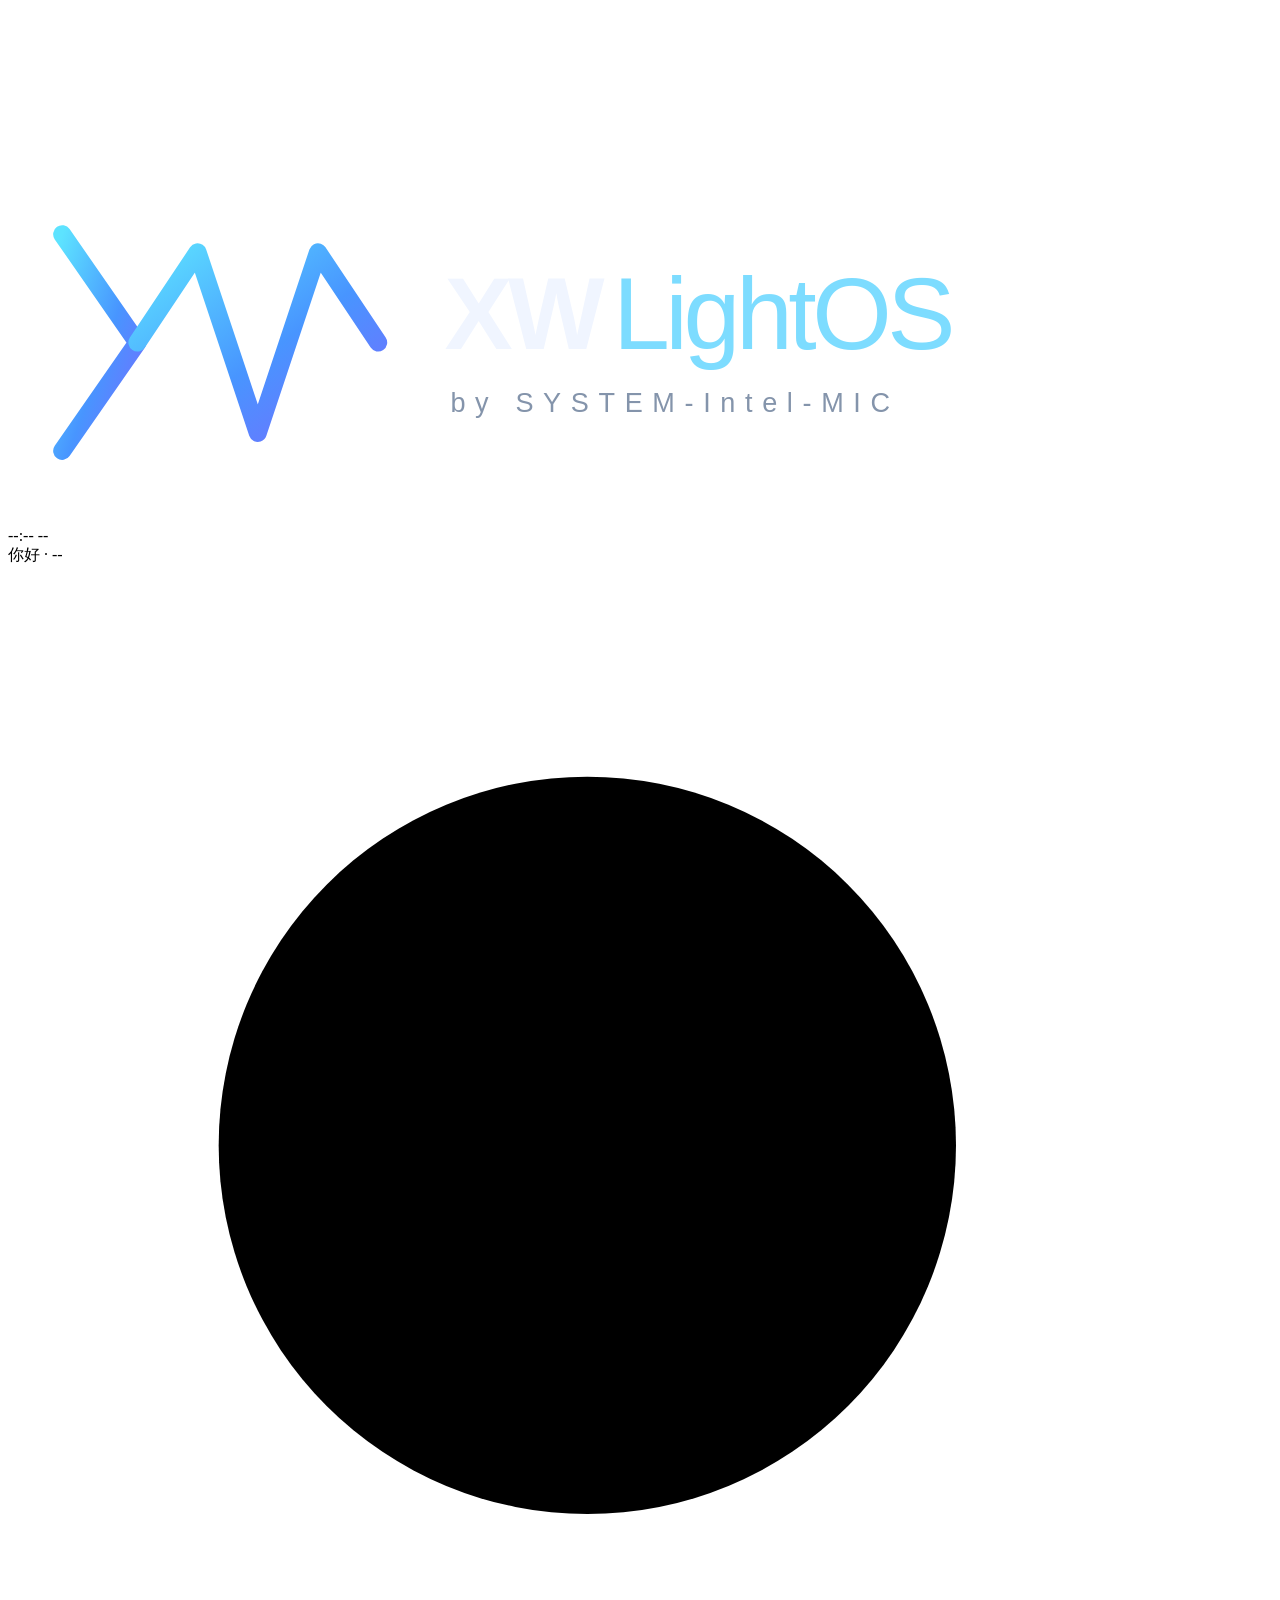
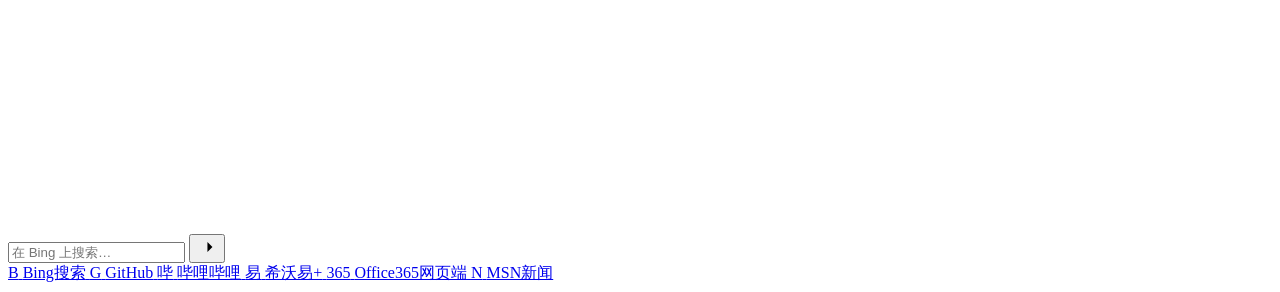
==== config/includes.chroot/usr/share/xwlightos/homepage.html @ 1a4fc81d "XWLightOS: Firefox 默认主页换为 XWLightOS 本地主页，收藏夹新增主页和哔哩哔哩（用户 2026-10-23 邮件）" ====
<!DOCTYPE html>

<html lang="zh-CN">

<head>

<meta charset="UTF-8">

<meta name="viewport" content="width=device-width, initial-scale=1.0">

<title>XWLightOS主页</title>

<link rel="icon" href="data:image/svg+xml,%3Csvg xmlns='http://www.w3.org/2000/svg' viewBox='0 0 100 100'%3E%3Cdefs%3E%3ClinearGradient id='g' x1='0' y1='0' x2='1' y2='1'%3E%3Cstop offset='0' stop-color='%235DE3FF'/%3E%3Cstop offset='1' stop-color='%23766BFF'/%3E%3C/linearGradient%3E%3C/defs%3E%3Crect
 width='100' height='100' rx='24' fill='%23070c18'/%3E%3Cpath d='M22 28 L38 50 L22 72' stroke='url(%23g)' stroke-width='7' fill='none' stroke-linecap='round' stroke-linejoin='round'/%3E%3Cpath d='M42 50 L54 32 L66 68 L78 32 L90 50' stroke='url(%23g)' stroke-width='7'
 fill='none' stroke-linecap='round' stroke-linejoin='round'/%3E%3C/svg%3E">

<style>

/* ============ 基础 ============ /

{margin:0;padding:0;box-sizing:border-box;}

:root{

--c1:#5DE3FF;

--c2:#4895FF;

--c3:#766BFF;

--text:#EAF1FF;

--muted:#8494AB;

--glass:rgba(255,255,255,.045);

--stroke:rgba(255,255,255,.10);

--lx:0px;

--ly:0px;

}

html,body{height:100%;}

body{

font-family:Inter,-apple-system,BlinkMacSystemFont,"Segoe UI","PingFang SC","Hiragino Sans GB","Microsoft YaHei",sans-serif;

background:#05070f;

color:var(--text);

overflow-x:hidden;

-webkit-font-smoothing:antialiased;

text-rendering:optimizeLegibility;

}

::selection{background:rgba(93,227,255,.28);color:#fff;}

/* ============ 背景层 ============ /

#bg{

position:fixed;inset:0;z-index:0;display:block;

}

.aurora{

position:fixed;inset:0;z-index:0;pointer-events:none;

background:

radial-gradient(640px 640px at 16% 18%, rgba(93,227,255,.17), transparent 70%),

radial-gradient(720px 720px at 84% 26%, rgba(118,107,255,.17), transparent 70%),

radial-gradient(680px 680px at 50% 96%, rgba(72,149,255,.13), transparent 70%);

animation:auroraShift 20s ease-in-out infinite alternate;

will-change:transform,opacity;

}

@keyframes auroraShift{

0% {transform:translate3d(0,0,0) scale(1); opacity:.85;}

50% {transform:translate3d(-2.5%,1.5%,0) scale(1.10); opacity:1;}

100%{transform:translate3d(2.5%,-1.5%,0) scale(1.03); opacity:.8;}

}

.vignette{

position:fixed;inset:0;z-index:1;pointer-events:none;

background:radial-gradient(ellipse at 50% 45%, transparent 42%, rgba(0,0,0,.62) 100%);

}

.cursor-glow{

position:fixed;top:0;left:0;z-index:1;pointer-events:none;

width:560px;height:560px;margin-left:-280px;margin-top:-280px;

border-radius:50%;

background:radial-gradient(circle, rgba(93,227,255,.11) 0%, rgba(118,107,255,.07) 38%, transparent 68%);

mix-blend-mode:screen;

transform:translate3d(-999px,-999px,0);

will-change:transform;

transition:opacity .6s;

}

/* ============ 主舞台 ============ /

.stage{

position:relative;z-index:2;

min-height:100dvh;

display:flex;flex-direction:column;

align-items:center;justify-content:center;

gap:clamp(20px,3.2vh,42px);

padding:56px 24px 48px;

}

/* ---- Logo ---- /

.logo-parallax{

transform:translate3d(var(--lx),var(--ly),0);

transition:transform .45s cubic-bezier(.22,1,.36,1);

will-change:transform;

animation:fadeUp .9s cubic-bezier(.22,1,.36,1) both;

}

.logo{

display:block;

width:min(420px,78vw);

height:auto;

overflow:visible;

filter:drop-shadow(0 0 22px rgba(72,149,255,.32));

animation:floatY 7s ease-in-out infinite;

}

@keyframes floatY{

0%,100%{transform:translateY(0);}

50% {transform:translateY(-9px);}

}

.logo-text{opacity:0;animation:fadeIn 1.1s ease .85s forwards;}

@keyframes fadeIn{to{opacity:1;}}

/* ---- 时钟 ---- /

.clock{

text-align:center;

animation:fadeUp .9s cubic-bezier(.22,1,.36,1) .16s both;

}

.time{

display:flex;align-items:baseline;justify-content:center;gap:.1em;

line-height:1;

}

.hm{

font-size:clamp(42px,7vw,68px);

font-weight:200;

letter-spacing:.03em;

font-variant-numeric:tabular-nums;

background:linear-gradient(115deg,#FFFFFF 0%,#B7DDFF 48%,#9A8CFF 100%);

-webkit-background-clip:text;background-clip:text;

color:transparent;

filter:drop-shadow(0 2px 26px rgba(93,227,255,.28));

}

.colon{

animation:blink 2s steps(1,end) infinite;

}

@keyframes blink{0%,49%{opacity:1;}50%,100%{opacity:.25;}}

.sec{

font-size:clamp(15px,2vw,21px);

font-weight:300;

color:var(--c1);

opacity:.72;

font-variant-numeric:tabular-nums;

letter-spacing:.08em;

transform:translateY(-.35em);

display:inline-block;

}

.date{

margin-top:14px;

font-size:13.5px;

letter-spacing:.14em;

color:var(--muted);

display:flex;align-items:center;justify-content:center;gap:12px;

flex-wrap:wrap;

}

.date .dot{opacity:.4;}

/* ---- 搜索框 ---- /

.search{

position:relative;

width:min(680px,92vw);

height:66px;

display:flex;align-items:center;gap:14px;

padding:0 9px 0 24px;

border-radius:999px;

background:rgba(255,255,255,.045);

border:1px solid var(--stroke);

backdrop-filter:blur(22px) saturate(150%);

-webkit-backdrop-filter:blur(22px) saturate(150%);

box-shadow:0 10px 44px rgba(0,0,0,.38), inset 0 1px 0 rgba(255,255,255,.06);

transition:background .35s, border-color .35s, box-shadow .45s, transform .35s;

animation:fadeUp .9s cubic-bezier(.22,1,.36,1) .3s both;

}

.search::after{

content:'';

position:absolute;left:50%;bottom:-3px;

width:0;height:2px;border-radius:2px;

background:linear-gradient(90deg,transparent,var(--c1),var(--c3),transparent);

transform:translateX(-50%);

opacity:0;

transition:width .55s cubic-bezier(.22,1,.36,1), opacity .4s;

}

.search:focus-within{

background:rgba(255,255,255,.075);

border-color:rgba(93,227,255,.5);

transform:translateY(-2px);

box-shadow:

0 0 0 3px rgba(93,227,255,.11),

0 0 54px rgba(72,149,255,.30),

0 12px 44px rgba(0,0,0,.45),

inset 0 1px 0 rgba(255,255,255,.09);

}

.search:focus-within::after{width:72%;opacity:1;}

.s-icon{

width:21px;height:21px;flex:none;

stroke:var(--muted);fill:none;stroke-width:2;

stroke-linecap:round;stroke-linejoin:round;

transition:stroke .35s, transform .35s;

}

.search:focus-within .s-icon{stroke:var(--c1);transform:scale(1.08);}

.search input{

flex:1;height:100%;min-width:0;

background:none;border:0;outline:0;

color:var(--text);

font-size:17px;font-family:inherit;letter-spacing:.01em;

}

.search input::placeholder{color:#6b7b93;transition:color .3s;}

.search:focus-within input::placeholder{color:#8494AB;}

.search button{

flex:none;width:48px;height:48px;border:0;border-radius:50%;

display:grid;place-items:center;cursor:pointer;

background:linear-gradient(135deg,var(--c1),var(--c2) 52%,var(--c3));

color:#04101f;

box-shadow:0 4px 20px rgba(72,149,255,.42);

transition:transform .3s cubic-bezier(.22,1,.36,1), box-shadow .35s, filter .3s;

}

.search button svg{stroke:#04101f;fill:none;stroke-width:2.4;stroke-linecap:round;stroke-linejoin:round;}

.search button:hover{

transform:scale(1.07) rotate(9deg);

box-shadow:0 6px 30px rgba(93,227,255,.6);

filter:brightness(1.08);

}

.search button:active{transform:scale(.94);}

@keyframes shake{

10%,90%{transform:translateX(-3px);}

20%,80%{transform:translateX(5px);}

30%,50%,70%{transform:translateX(-8px);}

40%,60%{transform:translateX(8px);}

}

.search.shake{animation:shake .48s cubic-bezier(.36,.07,.19,.97);}

/* ---- 快捷链接 ---- /

.links{

display:flex;flex-wrap:wrap;gap:16px;justify-content:center;

max-width:min(680px,92vw);

}

.link{

width:78px;

display:flex;flex-direction:column;align-items:center;gap:9px;

text-decoration:none;color:var(--muted);

-webkit-tap-highlight-color:transparent;

animation:fadeUp .8s cubic-bezier(.22,1,.36,1) both;

animation-delay:var(--d,.5s);

}

.tile{

position:relative;overflow:hidden;

width:56px;height:56px;border-radius:18px;

display:grid;place-items:center;

font-size:19px;font-weight:600;color:#fff;letter-spacing:.02em;

background:linear-gradient(145deg,var(--g1),var(--g2));

box-shadow:0 6px 20px rgba(0,0,0,.4), inset 0 1px 0 rgba(255,255,255,.28);

transition:transform .35s cubic-bezier(.22,1,.36,1), box-shadow .35s;

}

.tile::after{

content:'';

position:absolute;top:-60%;left:-120%;

width:60%;height:220%;

background:linear-gradient(100deg,transparent,rgba(255,255,255,.55),transparent);

transform:rotate(18deg);

transition:left .6s cubic-bezier(.22,1,.36,1);

}

.link:hover .tile{

transform:translateY(-7px) scale(1.06);

box-shadow:0 14px 34px rgba(0,0,0,.55), 0 0 26px var(--glow,rgba(93,227,255,.5)), inset 0 1px 0 rgba(255,255,255,.32);

}

.link:hover .tile::after{left:130%;}

.link:hover .label{color:var(--text);}

.label{

font-size:12px;letter-spacing:.06em;

transition:color .3s;

white-space:nowrap;

}

/* ---- 入场动画 ---- /

@keyframes fadeUp{

from{opacity:0;transform:translateY(22px);}

to {opacity:1;transform:translateY(0);}

}

/* ---- 响应式 ---- /

@media (max-height:780px){

.stage{gap:22px;padding:34px 20px 28px;}

.logo{width:min(340px,70vw);}

.search{height:60px;}

.search button{width:44px;height:44px;}

.date{margin-top:10px;}

}

@media (max-width:520px){

.stage{gap:24px;padding:44px 18px 34px;}

.logo{width:82vw;}

.search{padding-left:18px;height:58px;}

.search input{font-size:15.5px;}

.link{width:66px;}

.tile{width:50px;height:50px;border-radius:16px;font-size:17px;}

.date{font-size:12px;letter-spacing:.08em;}

}

@media (prefers-reduced-motion:reduce){

,::before,::after{animation-duration:.001s!important;animation-iteration-count:1!important;transition-duration:.001s!important;}

}

</style>

</head>

<body>

<canvas id="bg" aria-hidden="true"></canvas>

<div class="aurora" aria-hidden="true"></div>

<div class="vignette" aria-hidden="true"></div>

<div class="cursor-glow" id="cursorGlow" aria-hidden="true"></div>

<main class="stage">

<!-- ===== Logo ===== -->

<div class="logo-parallax">

<svg class="logo" xmlns="http://www.w3.org/2000/svg" viewBox="0 0 420 120" role="img" aria-label="XW LightOS">

<defs>

<linearGradient id="light" x1="0" y1="0" x2="1" y2="1">

<stop offset="0%" stop-color="#5DE3FF"/>

<stop offset="55%" stop-color="#4895FF"/>

<stop offset="100%" stop-color="#766BFF"/>

</linearGradient>

</defs>

<!-- XW 几何符号 -->

<g class="logo-mark" fill="none" stroke="url(#light)"

stroke-width="6" stroke-linecap="round" stroke-linejoin="round">

<path d="M 18 24 L 43 60 L 18 96"/>

<path d="M 43 60 L 63 30 L 83 90 L 103 30 L 123 60"/>

</g>

<!-- 系统名称 -->

<g class="logo-text" font-family="Inter, Arial, sans-serif">

<text x="145" y="62" font-size="34" font-weight="650" fill="#F0F5FF" letter-spacing="-1.5">XW</text>

<text x="201" y="62" font-size="34" font-weight="350" fill="#7DDCFF" letter-spacing="-1.5">LightOS</text>

<text x="147" y="83" font-size="9" fill="#8494AB" letter-spacing="3.2">by SYSTEM-Intel-MIC</text>

</g>

</svg>

</div>

<!-- ===== 时钟 ===== -->

<section class="clock" aria-label="时间">

<div class="time">

<span class="hm"><span id="hh">--</span><span class="colon">:</span><span id="mm">--</span></span>

<span class="sec" id="ss">--</span>

</div>

<div class="date">

<span id="greet">你好</span>

<span class="dot">·</span>

<span id="dateStr">--</span>

</div>

</section>

<!-- ===== 搜索 ===== -->

<form class="search" id="searchForm" role="search" autocomplete="off">

<svg class="s-icon" viewBox="0 0 24 24" aria-hidden="true">

<circle cx="11" cy="11" r="7"/>

<path d="M20.5 20.5L16.6 16.6"/>

</svg>

<input id="q" type="text" name="q" placeholder="在 Bing 上搜索…" aria-label="搜索" spellcheck="false">

<button type="submit" aria-label="搜索">

<svg viewBox="0 0 24 24" width="20" height="20" aria-hidden="true">

<path d="M4.5 12h14"/>

<path d="M12.5 6l6 6-6 6"/>

</svg>

</button>

</form>

<!-- ===== 快捷链接 ===== -->

<nav class="links" aria-label="快捷链接">

<a class="link" href="https://www.bing.com" style="--d:.46s">

<span class="tile" style="--g1:#22B8F0;--g2:#0072C6;--glow:rgba(0,164,239,.55)">B</span>

<span class="label">Bing搜索</span>

</a>

<a class="link" href="https://github.com" style="--d:.52s">

<span class="tile" style="--g1:#43434f;--g2:#181820;--glow:rgba(180,190,220,.45)">G</span>

<span class="label">GitHub</span>

</a>

<a class="link" href="https://space.bilibili.com/1978487514" style="--d:.58s">

<span class="tile" style="--g1:#FF8FB1;--g2:#FB5D86;--glow:rgba(251,114,153,.55)">哔</span>

<span class="label">哔哩哔哩</span>

</a>

<a class="link" href="https://e.seewo.com" style="--d:.64s">

<span class="tile" style="--g1:#3AA3FF;--g2:#0066CC;--glow:rgba(0,132,255,.55)">易</span>

<span class="label">希沃易+</span>

</a>

<a class="link" href="https://www.microsoft.com/zh-cn/microsoft-365/free-office-online-for-the-web" style="--d:.70s">

<span class="tile" style="--g1:#FF5A6E;--g2:#C20C0C;--glow:rgba(226,40,60,.55)">365</span>

<span class="label">Office365网页端</span>

</a>

<a class="link" href="https://www.msn.cn/zh-cn/" style="--d:.76s">

<span class="tile" style="--g1:#3FD6C0;--g2:#00897B;--glow:rgba(0,184,169,.55)">N</span>

<span class="label">MSN新闻</span>

</a>

</nav>

</main>

<script>

(function () {

'use strict';

/* ============================================================

function resizeCanvas() {

DPR = Math.min(window.devicePixelRatio || 1, 2);

W = window.innerWidth;

H = window.innerHeight;

canvas.width = Math.floor(W * DPR);

canvas.height = Math.floor(H * DPR);

canvas.style.width = W + 'px';

canvas.style.height = H + 'px';

ctx.setTransform(DPR, 0, 0, DPR, 0, 0);

buildParticles();

}

function buildParticles() {

particles.length = 0;

const count = Math.min(110, Math.max(38, Math.round((W * H) / 16000)));

for (let i = 0; i < count; i++) {

const vx = (Math.random() - 0.5) * 0.32;

const vy = (Math.random() - 0.5) * 0.32;

particles.push({

x: Math.random() * W,

y: Math.random() * H,

vx, vy,

bvx: vx, bvy: vy,

r: Math.random() * 1.7 + 0.7,

cyan: Math.random() < 0.62,

a: Math.random() * 0.45 + 0.28,

ph: Math.random() * Math.PI * 2

});

}

}

function drawParticles(t) {

ctx.clearRect(0, 0, W, H);

const n = particles.length;

// 更新 + 绘制点

for (let i = 0; i < n; i++) {

const p = particles[i];

// 鼠标排斥

const mdx = p.x - mouse.x;

const mdy = p.y - mouse.y;

const md2 = mdx * mdx + mdy * mdy;

if (md2 < 22000 && md2 > 0.5) {

const md = Math.sqrt(md2);

const f = (1 - md / 148) * 0.055;

p.vx += (mdx / md) * f;

p.vy += (mdy / md) * f;

}

// 回归基础速度

p.vx += (p.bvx - p.vx) * 0.022;

p.vy += (p.bvy - p.vy) * 0.022;

p.x += p.vx;

p.y += p.vy;

// 环绕边界

if (p.x < -24) p.x = W + 24;

else if (p.x > W + 24) p.x = -24;

if (p.y < -24) p.y = H + 24;

else if (p.y > H + 24) p.y = -24;

const twinkle = 0.72 + 0.28 * Math.sin(t * 0.0013 + p.ph);

const alpha = p.a * twinkle;

ctx.beginPath();

ctx.arc(p.x, p.y, p.r, 0, 6.28318);

ctx.fillStyle = p.cyan

? 'rgba(93,227,255,' + alpha.toFixed(3) + ')'

: 'rgba(140,128,255,' + alpha.toFixed(3) + ')';

ctx.fill();

}

// 连线

ctx.lineWidth = 0.7;

for (let i = 0; i < n; i++) {

const p = particles[i];

for (let j = i + 1; j < n; j++) {

const q = particles[j];

const dx = p.x - q.x;

const dy = p.y - q.y;

const d2 = dx * dx + dy * dy;

if (d2 < MAX_LINK_SQ) {

const alpha = (1 - Math.sqrt(d2) / MAX_LINK) * 0.17;

if (alpha <= 0.004) continue;

ctx.strokeStyle = 'rgba(96,190,255,' + alpha.toFixed(3) + ')';

ctx.beginPath();

ctx.moveTo(p.x, p.y);

ctx.lineTo(q.x, q.y);

ctx.stroke();

}

}

}

}

function loopBg(t) {

drawParticles(t);

rafBg = requestAnimationFrame(loopBg);

}

resizeCanvas();

rafBg = requestAnimationFrame(loopBg);

let resizeTimer = null;

window.addEventListener('resize', function () {

clearTimeout(resizeTimer);

resizeTimer = setTimeout(resizeCanvas, 140);

});

/* ============================================================

/* ============================================================

function greeting(h) {

if (h < 5) return '夜深了';

if (h < 8) return '清晨好';

if (h < 11) return '早上好';

if (h < 13) return '中午好';

if (h < 17) return '下午好';

if (h < 19) return '傍晚好';

if (h < 23) return '晚上好';

return '夜深了';

}

function pad(n) { return n < 10 ? '0' + n : '' + n; }

function updateClock() {

const d = new Date();

hhEl.textContent = pad(d.getHours());

mmEl.textContent = pad(d.getMinutes());

ssEl.textContent = pad(d.getSeconds());

dateEl.textContent = d.getFullYear() + '年' + (d.getMonth() + 1) + '月' + d.getDate() + '日 星期' + WEEK[d.getDay()];

greetEl.textContent = greeting(d.getHours());

}

updateClock();

setInterval(updateClock, 1000);

/* ============================================================

function shakeForm() {

form.classList.remove('shake');

void form.offsetWidth;

form.classList.add('shake');

setTimeout(function () { form.classList.remove('shake'); }, 500);

}

form.addEventListener('submit', function (e) {

e.preventDefault();

const raw = input.value.trim();

if (!raw) { shakeForm(); input.focus(); return; }

const isUrl =

/^https?:///i.test(raw) ||

(/^[\w-]+(.[\w-]+)+([/?#][^\s])?$/.test(raw) && !/\s/.test(raw));

if (isUrl) {

window.location.href = /^https?:///i.test(raw) ? raw : 'https://' + raw;

return;

}

window.location.href = 'https://www.bing.com/search?q=' + encodeURIComponent(raw);

});

/* ---- 打字机占位符 ---- /

const hints = [

'在 Bing 上搜索…',

'输入网址直接访问…',

'按 / 快速聚焦搜索框',

'搜索你感兴趣的内容…'

];

let hi = 0, ci = 0, dir = 1, wait = 0;

setInterval(function () {

if (document.activeElement === input || input.value.trim()) return;

if (wait > 0) { wait--; return; }

const full = hints[hi];

if (dir === 1) {

ci++;

input.placeholder = full.slice(0, ci);

if (ci >= full.length) { dir = -1; wait = 58; }

} else {

ci--;

input.placeholder = full.slice(0, ci);

if (ci <= 0) { dir = 1; hi = (hi + 1) % hints.length; wait = 10; }

}

}, 48);

/* ---- 快捷键 ---- /

window.addEventListener('keydown', function (e) {

const tag = (document.activeElement && document.activeElement.tagName) || '';

const typing = tag === 'INPUT' || tag === 'TEXTAREA';

if (e.key === '/' && !typing) {

e.preventDefault();

input.focus();

input.select();

}

if (e.key === 'Escape' && document.activeElement === input) {

input.value = '';

input.blur();

}

});

/* ============================================================

let targetX = -9999, targetY = -9999;

let curX = -9999, curY = -9999;

let glowActive = false;

if (isFinePointer) {

window.addEventListener('mousemove', function (e) {

targetX = e.clientX;

targetY = e.clientY;

mouse.x = e.clientX;

mouse.y = e.clientY;

const nx = (e.clientX / window.innerWidth - 0.5);

const ny = (e.clientY / window.innerHeight - 0.5);

root.style.setProperty('--lx', (nx * 16).toFixed(2) + 'px');

root.style.setProperty('--ly', (ny * 11).toFixed(2) + 'px');

if (!glowActive) { glowActive = true; glow.style.opacity = '1'; }

}, { passive: true });

window.addEventListener('mouseleave', function () {

glowActive = false;

glow.style.opacity = '0';

mouse.x = -9999;

mouse.y = -9999;

root.style.setProperty('--lx', '0px');

root.style.setProperty('--ly', '0px');

});

(function loopGlow() {

curX += (targetX - curX) * 0.11;

curY += (targetY - curY) * 0.11;

glow.style.transform = 'translate3d(' + curX.toFixed(1) + 'px,' + curY.toFixed(1) + 'px,0)';

requestAnimationFrame(loopGlow);

})();

} else {

glow.style.display = 'none';

}

/* ============================================================

})();

</script>

</body>

</html>
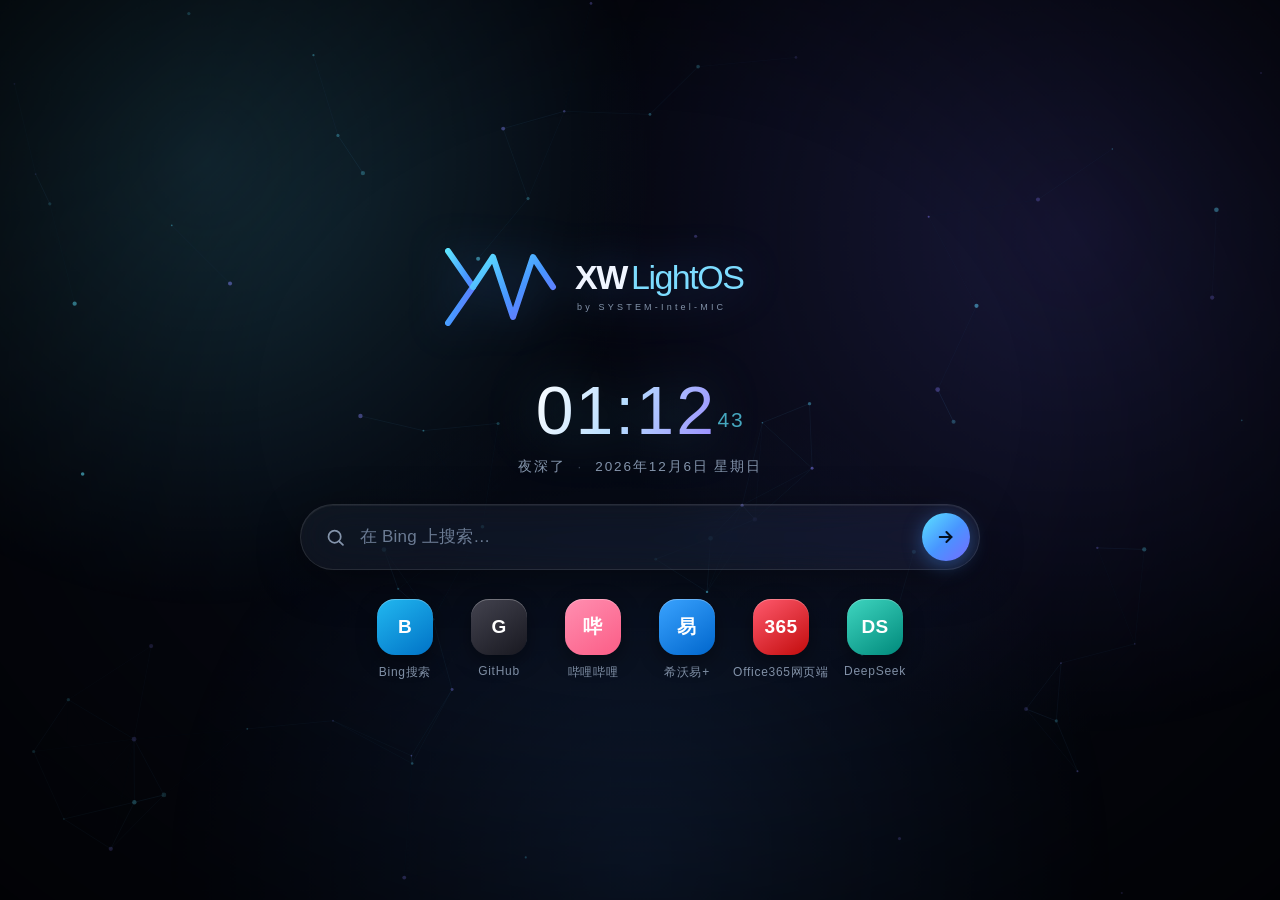
==== commit 0634ff18: "XWLightOS: 主页换回用户原文件逐字节版(md5 bcc3c980) + Firefox收藏直放收藏栏/不弹首次页/默认中文（用户2026-10-24）" ====
--- a/config/includes.chroot/usr/share/xwlightos/homepage.html
+++ b/config/includes.chroot/usr/share/xwlightos/homepage.html
@@ -1,1155 +1,686 @@
-<!DOCTYPE html>
-
-<html lang="zh-CN">
-
-<head>
-
-<meta charset="UTF-8">
-
-<meta name="viewport" content="width=device-width, initial-scale=1.0">
-
-<title>XWLightOS主页</title>
-
-<link rel="icon" href="data:image/svg+xml,%3Csvg xmlns='http://www.w3.org/2000/svg' viewBox='0 0 100 100'%3E%3Cdefs%3E%3ClinearGradient id='g' x1='0' y1='0' x2='1' y2='1'%3E%3Cstop offset='0' stop-color='%235DE3FF'/%3E%3Cstop offset='1' stop-color='%23766BFF'/%3E%3C/linearGradient%3E%3C/defs%3E%3Crect
- width='100' height='100' rx='24' fill='%23070c18'/%3E%3Cpath d='M22 28 L38 50 L22 72' stroke='url(%23g)' stroke-width='7' fill='none' stroke-linecap='round' stroke-linejoin='round'/%3E%3Cpath d='M42 50 L54 32 L66 68 L78 32 L90 50' stroke='url(%23g)' stroke-width='7'
- fill='none' stroke-linecap='round' stroke-linejoin='round'/%3E%3C/svg%3E">
-
-<style>
-
-/* ============ 基础 ============ /
-
-{margin:0;padding:0;box-sizing:border-box;}
-
-:root{
-
---c1:#5DE3FF;
-
---c2:#4895FF;
-
---c3:#766BFF;
-
---text:#EAF1FF;
-
---muted:#8494AB;
-
---glass:rgba(255,255,255,.045);
-
---stroke:rgba(255,255,255,.10);
-
---lx:0px;
-
---ly:0px;
-
-}
-
-html,body{height:100%;}
-
-body{
-
-font-family:Inter,-apple-system,BlinkMacSystemFont,"Segoe UI","PingFang SC","Hiragino Sans GB","Microsoft YaHei",sans-serif;
-
-background:#05070f;
-
-color:var(--text);
-
-overflow-x:hidden;
-
--webkit-font-smoothing:antialiased;
-
-text-rendering:optimizeLegibility;
-
-}
-
-::selection{background:rgba(93,227,255,.28);color:#fff;}
-
-/* ============ 背景层 ============ /
-
-#bg{
-
-position:fixed;inset:0;z-index:0;display:block;
-
-}
-
-.aurora{
-
-position:fixed;inset:0;z-index:0;pointer-events:none;
-
-background:
-
-radial-gradient(640px 640px at 16% 18%, rgba(93,227,255,.17), transparent 70%),
-
-radial-gradient(720px 720px at 84% 26%, rgba(118,107,255,.17), transparent 70%),
-
-radial-gradient(680px 680px at 50% 96%, rgba(72,149,255,.13), transparent 70%);
-
-animation:auroraShift 20s ease-in-out infinite alternate;
-
-will-change:transform,opacity;
-
-}
-
-@keyframes auroraShift{
-
-0% {transform:translate3d(0,0,0) scale(1); opacity:.85;}
-
-50% {transform:translate3d(-2.5%,1.5%,0) scale(1.10); opacity:1;}
-
-100%{transform:translate3d(2.5%,-1.5%,0) scale(1.03); opacity:.8;}
-
-}
-
-.vignette{
-
-position:fixed;inset:0;z-index:1;pointer-events:none;
-
-background:radial-gradient(ellipse at 50% 45%, transparent 42%, rgba(0,0,0,.62) 100%);
-
-}
-
-.cursor-glow{
-
-position:fixed;top:0;left:0;z-index:1;pointer-events:none;
-
-width:560px;height:560px;margin-left:-280px;margin-top:-280px;
-
-border-radius:50%;
-
-background:radial-gradient(circle, rgba(93,227,255,.11) 0%, rgba(118,107,255,.07) 38%, transparent 68%);
-
-mix-blend-mode:screen;
-
-transform:translate3d(-999px,-999px,0);
-
-will-change:transform;
-
-transition:opacity .6s;
-
-}
-
-/* ============ 主舞台 ============ /
-
-.stage{
-
-position:relative;z-index:2;
-
-min-height:100dvh;
-
-display:flex;flex-direction:column;
-
-align-items:center;justify-content:center;
-
-gap:clamp(20px,3.2vh,42px);
-
-padding:56px 24px 48px;
-
-}
-
-/* ---- Logo ---- /
-
-.logo-parallax{
-
-transform:translate3d(var(--lx),var(--ly),0);
-
-transition:transform .45s cubic-bezier(.22,1,.36,1);
-
-will-change:transform;
-
-animation:fadeUp .9s cubic-bezier(.22,1,.36,1) both;
-
-}
-
-.logo{
-
-display:block;
-
-width:min(420px,78vw);
-
-height:auto;
-
-overflow:visible;
-
-filter:drop-shadow(0 0 22px rgba(72,149,255,.32));
-
-animation:floatY 7s ease-in-out infinite;
-
-}
-
-@keyframes floatY{
-
-0%,100%{transform:translateY(0);}
-
-50% {transform:translateY(-9px);}
-
-}
-
-.logo-text{opacity:0;animation:fadeIn 1.1s ease .85s forwards;}
-
-@keyframes fadeIn{to{opacity:1;}}
-
-/* ---- 时钟 ---- /
-
-.clock{
-
-text-align:center;
-
-animation:fadeUp .9s cubic-bezier(.22,1,.36,1) .16s both;
-
-}
-
-.time{
-
-display:flex;align-items:baseline;justify-content:center;gap:.1em;
-
-line-height:1;
-
-}
-
-.hm{
-
-font-size:clamp(42px,7vw,68px);
-
-font-weight:200;
-
-letter-spacing:.03em;
-
-font-variant-numeric:tabular-nums;
-
-background:linear-gradient(115deg,#FFFFFF 0%,#B7DDFF 48%,#9A8CFF 100%);
-
--webkit-background-clip:text;background-clip:text;
-
-color:transparent;
-
-filter:drop-shadow(0 2px 26px rgba(93,227,255,.28));
-
-}
-
-.colon{
-
-animation:blink 2s steps(1,end) infinite;
-
-}
-
-@keyframes blink{0%,49%{opacity:1;}50%,100%{opacity:.25;}}
-
-.sec{
-
-font-size:clamp(15px,2vw,21px);
-
-font-weight:300;
-
-color:var(--c1);
-
-opacity:.72;
-
-font-variant-numeric:tabular-nums;
-
-letter-spacing:.08em;
-
-transform:translateY(-.35em);
-
-display:inline-block;
-
-}
-
-.date{
-
-margin-top:14px;
-
-font-size:13.5px;
-
-letter-spacing:.14em;
-
-color:var(--muted);
-
-display:flex;align-items:center;justify-content:center;gap:12px;
-
-flex-wrap:wrap;
-
-}
-
-.date .dot{opacity:.4;}
-
-/* ---- 搜索框 ---- /
-
-.search{
-
-position:relative;
-
-width:min(680px,92vw);
-
-height:66px;
-
-display:flex;align-items:center;gap:14px;
-
-padding:0 9px 0 24px;
-
-border-radius:999px;
-
-background:rgba(255,255,255,.045);
-
-border:1px solid var(--stroke);
-
-backdrop-filter:blur(22px) saturate(150%);
-
--webkit-backdrop-filter:blur(22px) saturate(150%);
-
-box-shadow:0 10px 44px rgba(0,0,0,.38), inset 0 1px 0 rgba(255,255,255,.06);
-
-transition:background .35s, border-color .35s, box-shadow .45s, transform .35s;
-
-animation:fadeUp .9s cubic-bezier(.22,1,.36,1) .3s both;
-
-}
-
-.search::after{
-
-content:'';
-
-position:absolute;left:50%;bottom:-3px;
-
-width:0;height:2px;border-radius:2px;
-
-background:linear-gradient(90deg,transparent,var(--c1),var(--c3),transparent);
-
-transform:translateX(-50%);
-
-opacity:0;
-
-transition:width .55s cubic-bezier(.22,1,.36,1), opacity .4s;
-
-}
-
-.search:focus-within{
-
-background:rgba(255,255,255,.075);
-
-border-color:rgba(93,227,255,.5);
-
-transform:translateY(-2px);
-
-box-shadow:
-
-0 0 0 3px rgba(93,227,255,.11),
-
-0 0 54px rgba(72,149,255,.30),
-
-0 12px 44px rgba(0,0,0,.45),
-
-inset 0 1px 0 rgba(255,255,255,.09);
-
-}
-
-.search:focus-within::after{width:72%;opacity:1;}
-
-.s-icon{
-
-width:21px;height:21px;flex:none;
-
-stroke:var(--muted);fill:none;stroke-width:2;
-
-stroke-linecap:round;stroke-linejoin:round;
-
-transition:stroke .35s, transform .35s;
-
-}
-
-.search:focus-within .s-icon{stroke:var(--c1);transform:scale(1.08);}
-
-.search input{
-
-flex:1;height:100%;min-width:0;
-
-background:none;border:0;outline:0;
-
-color:var(--text);
-
-font-size:17px;font-family:inherit;letter-spacing:.01em;
-
-}
-
-.search input::placeholder{color:#6b7b93;transition:color .3s;}
-
-.search:focus-within input::placeholder{color:#8494AB;}
-
-.search button{
-
-flex:none;width:48px;height:48px;border:0;border-radius:50%;
-
-display:grid;place-items:center;cursor:pointer;
-
-background:linear-gradient(135deg,var(--c1),var(--c2) 52%,var(--c3));
-
-color:#04101f;
-
-box-shadow:0 4px 20px rgba(72,149,255,.42);
-
-transition:transform .3s cubic-bezier(.22,1,.36,1), box-shadow .35s, filter .3s;
-
-}
-
-.search button svg{stroke:#04101f;fill:none;stroke-width:2.4;stroke-linecap:round;stroke-linejoin:round;}
-
-.search button:hover{
-
-transform:scale(1.07) rotate(9deg);
-
-box-shadow:0 6px 30px rgba(93,227,255,.6);
-
-filter:brightness(1.08);
-
-}
-
-.search button:active{transform:scale(.94);}
-
-@keyframes shake{
-
-10%,90%{transform:translateX(-3px);}
-
-20%,80%{transform:translateX(5px);}
-
-30%,50%,70%{transform:translateX(-8px);}
-
-40%,60%{transform:translateX(8px);}
-
-}
-
-.search.shake{animation:shake .48s cubic-bezier(.36,.07,.19,.97);}
-
-/* ---- 快捷链接 ---- /
-
-.links{
-
-display:flex;flex-wrap:wrap;gap:16px;justify-content:center;
-
-max-width:min(680px,92vw);
-
-}
-
-.link{
-
-width:78px;
-
-display:flex;flex-direction:column;align-items:center;gap:9px;
-
-text-decoration:none;color:var(--muted);
-
--webkit-tap-highlight-color:transparent;
-
-animation:fadeUp .8s cubic-bezier(.22,1,.36,1) both;
-
-animation-delay:var(--d,.5s);
-
-}
-
-.tile{
-
-position:relative;overflow:hidden;
-
-width:56px;height:56px;border-radius:18px;
-
-display:grid;place-items:center;
-
-font-size:19px;font-weight:600;color:#fff;letter-spacing:.02em;
-
-background:linear-gradient(145deg,var(--g1),var(--g2));
-
-box-shadow:0 6px 20px rgba(0,0,0,.4), inset 0 1px 0 rgba(255,255,255,.28);
-
-transition:transform .35s cubic-bezier(.22,1,.36,1), box-shadow .35s;
-
-}
-
-.tile::after{
-
-content:'';
-
-position:absolute;top:-60%;left:-120%;
-
-width:60%;height:220%;
-
-background:linear-gradient(100deg,transparent,rgba(255,255,255,.55),transparent);
-
-transform:rotate(18deg);
-
-transition:left .6s cubic-bezier(.22,1,.36,1);
-
-}
-
-.link:hover .tile{
-
-transform:translateY(-7px) scale(1.06);
-
-box-shadow:0 14px 34px rgba(0,0,0,.55), 0 0 26px var(--glow,rgba(93,227,255,.5)), inset 0 1px 0 rgba(255,255,255,.32);
-
-}
-
-.link:hover .tile::after{left:130%;}
-
-.link:hover .label{color:var(--text);}
-
-.label{
-
-font-size:12px;letter-spacing:.06em;
-
-transition:color .3s;
-
-white-space:nowrap;
-
-}
-
-/* ---- 入场动画 ---- /
-
-@keyframes fadeUp{
-
-from{opacity:0;transform:translateY(22px);}
-
-to {opacity:1;transform:translateY(0);}
-
-}
-
-/* ---- 响应式 ---- /
-
-@media (max-height:780px){
-
-.stage{gap:22px;padding:34px 20px 28px;}
-
-.logo{width:min(340px,70vw);}
-
-.search{height:60px;}
-
-.search button{width:44px;height:44px;}
-
-.date{margin-top:10px;}
-
-}
-
-@media (max-width:520px){
-
-.stage{gap:24px;padding:44px 18px 34px;}
-
-.logo{width:82vw;}
-
-.search{padding-left:18px;height:58px;}
-
-.search input{font-size:15.5px;}
-
-.link{width:66px;}
-
-.tile{width:50px;height:50px;border-radius:16px;font-size:17px;}
-
-.date{font-size:12px;letter-spacing:.08em;}
-
-}
-
-@media (prefers-reduced-motion:reduce){
-
-,::before,::after{animation-duration:.001s!important;animation-iteration-count:1!important;transition-duration:.001s!important;}
-
-}
-
-</style>
-
-</head>
-
-<body>
-
-<canvas id="bg" aria-hidden="true"></canvas>
-
-<div class="aurora" aria-hidden="true"></div>
-
-<div class="vignette" aria-hidden="true"></div>
-
-<div class="cursor-glow" id="cursorGlow" aria-hidden="true"></div>
-
-<main class="stage">
-
-<!-- ===== Logo ===== -->
-
-<div class="logo-parallax">
-
-<svg class="logo" xmlns="http://www.w3.org/2000/svg" viewBox="0 0 420 120" role="img" aria-label="XW LightOS">
-
-<defs>
-
-<linearGradient id="light" x1="0" y1="0" x2="1" y2="1">
-
-<stop offset="0%" stop-color="#5DE3FF"/>
-
-<stop offset="55%" stop-color="#4895FF"/>
-
-<stop offset="100%" stop-color="#766BFF"/>
-
-</linearGradient>
-
-</defs>
-
-<!-- XW 几何符号 -->
-
-<g class="logo-mark" fill="none" stroke="url(#light)"
-
-stroke-width="6" stroke-linecap="round" stroke-linejoin="round">
-
-<path d="M 18 24 L 43 60 L 18 96"/>
-
-<path d="M 43 60 L 63 30 L 83 90 L 103 30 L 123 60"/>
-
-</g>
-
-<!-- 系统名称 -->
-
-<g class="logo-text" font-family="Inter, Arial, sans-serif">
-
-<text x="145" y="62" font-size="34" font-weight="650" fill="#F0F5FF" letter-spacing="-1.5">XW</text>
-
-<text x="201" y="62" font-size="34" font-weight="350" fill="#7DDCFF" letter-spacing="-1.5">LightOS</text>
-
-<text x="147" y="83" font-size="9" fill="#8494AB" letter-spacing="3.2">by SYSTEM-Intel-MIC</text>
-
-</g>
-
-</svg>
-
-</div>
-
-<!-- ===== 时钟 ===== -->
-
-<section class="clock" aria-label="时间">
-
-<div class="time">
-
-<span class="hm"><span id="hh">--</span><span class="colon">:</span><span id="mm">--</span></span>
-
-<span class="sec" id="ss">--</span>
-
-</div>
-
-<div class="date">
-
-<span id="greet">你好</span>
-
-<span class="dot">·</span>
-
-<span id="dateStr">--</span>
-
-</div>
-
-</section>
-
-<!-- ===== 搜索 ===== -->
-
-<form class="search" id="searchForm" role="search" autocomplete="off">
-
-<svg class="s-icon" viewBox="0 0 24 24" aria-hidden="true">
-
-<circle cx="11" cy="11" r="7"/>
-
-<path d="M20.5 20.5L16.6 16.6"/>
-
-</svg>
-
-<input id="q" type="text" name="q" placeholder="在 Bing 上搜索…" aria-label="搜索" spellcheck="false">
-
-<button type="submit" aria-label="搜索">
-
-<svg viewBox="0 0 24 24" width="20" height="20" aria-hidden="true">
-
-<path d="M4.5 12h14"/>
-
-<path d="M12.5 6l6 6-6 6"/>
-
-</svg>
-
-</button>
-
-</form>
-
-<!-- ===== 快捷链接 ===== -->
-
-<nav class="links" aria-label="快捷链接">
-
-<a class="link" href="https://www.bing.com" style="--d:.46s">
-
-<span class="tile" style="--g1:#22B8F0;--g2:#0072C6;--glow:rgba(0,164,239,.55)">B</span>
-
-<span class="label">Bing搜索</span>
-
-</a>
-
-<a class="link" href="https://github.com" style="--d:.52s">
-
-<span class="tile" style="--g1:#43434f;--g2:#181820;--glow:rgba(180,190,220,.45)">G</span>
-
-<span class="label">GitHub</span>
-
-</a>
-
-<a class="link" href="https://space.bilibili.com/1978487514" style="--d:.58s">
-
-<span class="tile" style="--g1:#FF8FB1;--g2:#FB5D86;--glow:rgba(251,114,153,.55)">哔</span>
-
-<span class="label">哔哩哔哩</span>
-
-</a>
-
-<a class="link" href="https://e.seewo.com" style="--d:.64s">
-
-<span class="tile" style="--g1:#3AA3FF;--g2:#0066CC;--glow:rgba(0,132,255,.55)">易</span>
-
-<span class="label">希沃易+</span>
-
-</a>
-
-<a class="link" href="https://www.microsoft.com/zh-cn/microsoft-365/free-office-online-for-the-web" style="--d:.70s">
-
-<span class="tile" style="--g1:#FF5A6E;--g2:#C20C0C;--glow:rgba(226,40,60,.55)">365</span>
-
-<span class="label">Office365网页端</span>
-
-</a>
-
-<a class="link" href="https://www.msn.cn/zh-cn/" style="--d:.76s">
-
-<span class="tile" style="--g1:#3FD6C0;--g2:#00897B;--glow:rgba(0,184,169,.55)">N</span>
-
-<span class="label">MSN新闻</span>
-
-</a>
-
-</nav>
-
-</main>
-
-<script>
-
-(function () {
-
-'use strict';
-
-/* ============================================================
-
-function resizeCanvas() {
-
-DPR = Math.min(window.devicePixelRatio || 1, 2);
-
-W = window.innerWidth;
-
-H = window.innerHeight;
-
-canvas.width = Math.floor(W * DPR);
-
-canvas.height = Math.floor(H * DPR);
-
-canvas.style.width = W + 'px';
-
-canvas.style.height = H + 'px';
-
-ctx.setTransform(DPR, 0, 0, DPR, 0, 0);
-
-buildParticles();
-
-}
-
-function buildParticles() {
-
-particles.length = 0;
-
-const count = Math.min(110, Math.max(38, Math.round((W * H) / 16000)));
-
-for (let i = 0; i < count; i++) {
-
-const vx = (Math.random() - 0.5) * 0.32;
-
-const vy = (Math.random() - 0.5) * 0.32;
-
-particles.push({
-
-x: Math.random() * W,
-
-y: Math.random() * H,
-
-vx, vy,
-
-bvx: vx, bvy: vy,
-
-r: Math.random() * 1.7 + 0.7,
-
-cyan: Math.random() < 0.62,
-
-a: Math.random() * 0.45 + 0.28,
-
-ph: Math.random() * Math.PI * 2
-
-});
-
-}
-
-}
-
-function drawParticles(t) {
-
-ctx.clearRect(0, 0, W, H);
-
-const n = particles.length;
-
-// 更新 + 绘制点
-
-for (let i = 0; i < n; i++) {
-
-const p = particles[i];
-
-// 鼠标排斥
-
-const mdx = p.x - mouse.x;
-
-const mdy = p.y - mouse.y;
-
-const md2 = mdx * mdx + mdy * mdy;
-
-if (md2 < 22000 && md2 > 0.5) {
-
-const md = Math.sqrt(md2);
-
-const f = (1 - md / 148) * 0.055;
-
-p.vx += (mdx / md) * f;
-
-p.vy += (mdy / md) * f;
-
-}
-
-// 回归基础速度
-
-p.vx += (p.bvx - p.vx) * 0.022;
-
-p.vy += (p.bvy - p.vy) * 0.022;
-
-p.x += p.vx;
-
-p.y += p.vy;
-
-// 环绕边界
-
-if (p.x < -24) p.x = W + 24;
-
-else if (p.x > W + 24) p.x = -24;
-
-if (p.y < -24) p.y = H + 24;
-
-else if (p.y > H + 24) p.y = -24;
-
-const twinkle = 0.72 + 0.28 * Math.sin(t * 0.0013 + p.ph);
-
-const alpha = p.a * twinkle;
-
-ctx.beginPath();
-
-ctx.arc(p.x, p.y, p.r, 0, 6.28318);
-
-ctx.fillStyle = p.cyan
-
-? 'rgba(93,227,255,' + alpha.toFixed(3) + ')'
-
-: 'rgba(140,128,255,' + alpha.toFixed(3) + ')';
-
-ctx.fill();
-
-}
-
-// 连线
-
-ctx.lineWidth = 0.7;
-
-for (let i = 0; i < n; i++) {
-
-const p = particles[i];
-
-for (let j = i + 1; j < n; j++) {
-
-const q = particles[j];
-
-const dx = p.x - q.x;
-
-const dy = p.y - q.y;
-
-const d2 = dx * dx + dy * dy;
-
-if (d2 < MAX_LINK_SQ) {
-
-const alpha = (1 - Math.sqrt(d2) / MAX_LINK) * 0.17;
-
-if (alpha <= 0.004) continue;
-
-ctx.strokeStyle = 'rgba(96,190,255,' + alpha.toFixed(3) + ')';
-
-ctx.beginPath();
-
-ctx.moveTo(p.x, p.y);
-
-ctx.lineTo(q.x, q.y);
-
-ctx.stroke();
-
-}
-
-}
-
-}
-
-}
-
-function loopBg(t) {
-
-drawParticles(t);
-
-rafBg = requestAnimationFrame(loopBg);
-
-}
-
-resizeCanvas();
-
-rafBg = requestAnimationFrame(loopBg);
-
-let resizeTimer = null;
-
-window.addEventListener('resize', function () {
-
-clearTimeout(resizeTimer);
-
-resizeTimer = setTimeout(resizeCanvas, 140);
-
-});
-
-/* ============================================================
-
-/* ============================================================
-
-function greeting(h) {
-
-if (h < 5) return '夜深了';
-
-if (h < 8) return '清晨好';
-
-if (h < 11) return '早上好';
-
-if (h < 13) return '中午好';
-
-if (h < 17) return '下午好';
-
-if (h < 19) return '傍晚好';
-
-if (h < 23) return '晚上好';
-
-return '夜深了';
-
-}
-
-function pad(n) { return n < 10 ? '0' + n : '' + n; }
-
-function updateClock() {
-
-const d = new Date();
-
-hhEl.textContent = pad(d.getHours());
-
-mmEl.textContent = pad(d.getMinutes());
-
-ssEl.textContent = pad(d.getSeconds());
-
-dateEl.textContent = d.getFullYear() + '年' + (d.getMonth() + 1) + '月' + d.getDate() + '日 星期' + WEEK[d.getDay()];
-
-greetEl.textContent = greeting(d.getHours());
-
-}
-
-updateClock();
-
-setInterval(updateClock, 1000);
-
-/* ============================================================
-
-function shakeForm() {
-
-form.classList.remove('shake');
-
-void form.offsetWidth;
-
-form.classList.add('shake');
-
-setTimeout(function () { form.classList.remove('shake'); }, 500);
-
-}
-
-form.addEventListener('submit', function (e) {
-
-e.preventDefault();
-
-const raw = input.value.trim();
-
-if (!raw) { shakeForm(); input.focus(); return; }
-
-const isUrl =
-
-/^https?:///i.test(raw) ||
-
-(/^[\w-]+(.[\w-]+)+([/?#][^\s])?$/.test(raw) && !/\s/.test(raw));
-
-if (isUrl) {
-
-window.location.href = /^https?:///i.test(raw) ? raw : 'https://' + raw;
-
-return;
-
-}
-
-window.location.href = 'https://www.bing.com/search?q=' + encodeURIComponent(raw);
-
-});
-
-/* ---- 打字机占位符 ---- /
-
-const hints = [
-
-'在 Bing 上搜索…',
-
-'输入网址直接访问…',
-
-'按 / 快速聚焦搜索框',
-
-'搜索你感兴趣的内容…'
-
-];
-
-let hi = 0, ci = 0, dir = 1, wait = 0;
-
-setInterval(function () {
-
-if (document.activeElement === input || input.value.trim()) return;
-
-if (wait > 0) { wait--; return; }
-
-const full = hints[hi];
-
-if (dir === 1) {
-
-ci++;
-
-input.placeholder = full.slice(0, ci);
-
-if (ci >= full.length) { dir = -1; wait = 58; }
-
-} else {
-
-ci--;
-
-input.placeholder = full.slice(0, ci);
-
-if (ci <= 0) { dir = 1; hi = (hi + 1) % hints.length; wait = 10; }
-
-}
-
-}, 48);
-
-/* ---- 快捷键 ---- /
-
-window.addEventListener('keydown', function (e) {
-
-const tag = (document.activeElement && document.activeElement.tagName) || '';
-
-const typing = tag === 'INPUT' || tag === 'TEXTAREA';
-
-if (e.key === '/' && !typing) {
-
-e.preventDefault();
-
-input.focus();
-
-input.select();
-
-}
-
-if (e.key === 'Escape' && document.activeElement === input) {
-
-input.value = '';
-
-input.blur();
-
-}
-
-});
-
-/* ============================================================
-
-let targetX = -9999, targetY = -9999;
-
-let curX = -9999, curY = -9999;
-
-let glowActive = false;
-
-if (isFinePointer) {
-
-window.addEventListener('mousemove', function (e) {
-
-targetX = e.clientX;
-
-targetY = e.clientY;
-
-mouse.x = e.clientX;
-
-mouse.y = e.clientY;
-
-const nx = (e.clientX / window.innerWidth - 0.5);
-
-const ny = (e.clientY / window.innerHeight - 0.5);
-
-root.style.setProperty('--lx', (nx * 16).toFixed(2) + 'px');
-
-root.style.setProperty('--ly', (ny * 11).toFixed(2) + 'px');
-
-if (!glowActive) { glowActive = true; glow.style.opacity = '1'; }
-
-}, { passive: true });
-
-window.addEventListener('mouseleave', function () {
-
-glowActive = false;
-
-glow.style.opacity = '0';
-
-mouse.x = -9999;
-
-mouse.y = -9999;
-
-root.style.setProperty('--lx', '0px');
-
-root.style.setProperty('--ly', '0px');
-
-});
-
-(function loopGlow() {
-
-curX += (targetX - curX) * 0.11;
-
-curY += (targetY - curY) * 0.11;
-
-glow.style.transform = 'translate3d(' + curX.toFixed(1) + 'px,' + curY.toFixed(1) + 'px,0)';
-
-requestAnimationFrame(loopGlow);
-
-})();
-
-} else {
-
-glow.style.display = 'none';
-
-}
-
-/* ============================================================
-
-})();
-
-</script>
-
-</body>
-
-</html>
+<!DOCTYPE html>
+<html lang="zh-CN">
+<head>
+<meta charset="UTF-8">
+<meta name="viewport" content="width=device-width, initial-scale=1.0">
+<title>XWLightOS主页</title>
+<link rel="icon" href="data:image/svg+xml,%3Csvg xmlns='http://www.w3.org/2000/svg' viewBox='0 0 100 100'%3E%3Cdefs%3E%3ClinearGradient id='g' x1='0' y1='0' x2='1' y2='1'%3E%3Cstop offset='0' stop-color='%235DE3FF'/%3E%3Cstop offset='1' stop-color='%23766BFF'/%3E%3C/linearGradient%3E%3C/defs%3E%3Crect width='100' height='100' rx='24' fill='%23070c18'/%3E%3Cpath d='M22 28 L38 50 L22 72' stroke='url(%23g)' stroke-width='7' fill='none' stroke-linecap='round' stroke-linejoin='round'/%3E%3Cpath d='M42 50 L54 32 L66 68 L78 32 L90 50' stroke='url(%23g)' stroke-width='7' fill='none' stroke-linecap='round' stroke-linejoin='round'/%3E%3C/svg%3E">
+<style>
+/* ============ 基础 ============ */
+*{margin:0;padding:0;box-sizing:border-box;}
+:root{
+  --c1:#5DE3FF;
+  --c2:#4895FF;
+  --c3:#766BFF;
+  --text:#EAF1FF;
+  --muted:#8494AB;
+  --glass:rgba(255,255,255,.045);
+  --stroke:rgba(255,255,255,.10);
+  --lx:0px;
+  --ly:0px;
+}
+html,body{height:100%;}
+body{
+  font-family:Inter,-apple-system,BlinkMacSystemFont,"Segoe UI","PingFang SC","Hiragino Sans GB","Microsoft YaHei",sans-serif;
+  background:#05070f;
+  color:var(--text);
+  overflow-x:hidden;
+  -webkit-font-smoothing:antialiased;
+  text-rendering:optimizeLegibility;
+}
+::selection{background:rgba(93,227,255,.28);color:#fff;}
+
+/* ============ 背景层 ============ */
+#bg{
+  position:fixed;inset:0;z-index:0;display:block;
+}
+.aurora{
+  position:fixed;inset:0;z-index:0;pointer-events:none;
+  background:
+    radial-gradient(640px 640px at 16% 18%, rgba(93,227,255,.17), transparent 70%),
+    radial-gradient(720px 720px at 84% 26%, rgba(118,107,255,.17), transparent 70%),
+    radial-gradient(680px 680px at 50% 96%, rgba(72,149,255,.13), transparent 70%);
+  animation:auroraShift 20s ease-in-out infinite alternate;
+  will-change:transform,opacity;
+}
+@keyframes auroraShift{
+  0%  {transform:translate3d(0,0,0) scale(1);      opacity:.85;}
+  50% {transform:translate3d(-2.5%,1.5%,0) scale(1.10); opacity:1;}
+  100%{transform:translate3d(2.5%,-1.5%,0) scale(1.03); opacity:.8;}
+}
+.vignette{
+  position:fixed;inset:0;z-index:1;pointer-events:none;
+  background:radial-gradient(ellipse at 50% 45%, transparent 42%, rgba(0,0,0,.62) 100%);
+}
+.cursor-glow{
+  position:fixed;top:0;left:0;z-index:1;pointer-events:none;
+  width:560px;height:560px;margin-left:-280px;margin-top:-280px;
+  border-radius:50%;
+  background:radial-gradient(circle, rgba(93,227,255,.11) 0%, rgba(118,107,255,.07) 38%, transparent 68%);
+  mix-blend-mode:screen;
+  transform:translate3d(-999px,-999px,0);
+  will-change:transform;
+  transition:opacity .6s;
+}
+
+/* ============ 主舞台 ============ */
+.stage{
+  position:relative;z-index:2;
+  min-height:100dvh;
+  display:flex;flex-direction:column;
+  align-items:center;justify-content:center;
+  gap:clamp(20px,3.2vh,42px);
+  padding:56px 24px 48px;
+}
+
+/* ---- Logo ---- */
+.logo-parallax{
+  transform:translate3d(var(--lx),var(--ly),0);
+  transition:transform .45s cubic-bezier(.22,1,.36,1);
+  will-change:transform;
+  animation:fadeUp .9s cubic-bezier(.22,1,.36,1) both;
+}
+.logo{
+  display:block;
+  width:min(420px,78vw);
+  height:auto;
+  overflow:visible;
+  filter:drop-shadow(0 0 22px rgba(72,149,255,.32));
+  animation:floatY 7s ease-in-out infinite;
+}
+@keyframes floatY{
+  0%,100%{transform:translateY(0);}
+  50%    {transform:translateY(-9px);}
+}
+.logo-text{opacity:0;animation:fadeIn 1.1s ease .85s forwards;}
+@keyframes fadeIn{to{opacity:1;}}
+
+/* ---- 时钟 ---- */
+.clock{
+  text-align:center;
+  animation:fadeUp .9s cubic-bezier(.22,1,.36,1) .16s both;
+}
+.time{
+  display:flex;align-items:baseline;justify-content:center;gap:.1em;
+  line-height:1;
+}
+.hm{
+  font-size:clamp(42px,7vw,68px);
+  font-weight:200;
+  letter-spacing:.03em;
+  font-variant-numeric:tabular-nums;
+  background:linear-gradient(115deg,#FFFFFF 0%,#B7DDFF 48%,#9A8CFF 100%);
+  -webkit-background-clip:text;background-clip:text;
+  color:transparent;
+  filter:drop-shadow(0 2px 26px rgba(93,227,255,.28));
+}
+.colon{
+  animation:blink 2s steps(1,end) infinite;
+}
+@keyframes blink{0%,49%{opacity:1;}50%,100%{opacity:.25;}}
+.sec{
+  font-size:clamp(15px,2vw,21px);
+  font-weight:300;
+  color:var(--c1);
+  opacity:.72;
+  font-variant-numeric:tabular-nums;
+  letter-spacing:.08em;
+  transform:translateY(-.35em);
+  display:inline-block;
+}
+.date{
+  margin-top:14px;
+  font-size:13.5px;
+  letter-spacing:.14em;
+  color:var(--muted);
+  display:flex;align-items:center;justify-content:center;gap:12px;
+  flex-wrap:wrap;
+}
+.date .dot{opacity:.4;}
+
+/* ---- 搜索框 ---- */
+.search{
+  position:relative;
+  width:min(680px,92vw);
+  height:66px;
+  display:flex;align-items:center;gap:14px;
+  padding:0 9px 0 24px;
+  border-radius:999px;
+  background:rgba(255,255,255,.045);
+  border:1px solid var(--stroke);
+  backdrop-filter:blur(22px) saturate(150%);
+  -webkit-backdrop-filter:blur(22px) saturate(150%);
+  box-shadow:0 10px 44px rgba(0,0,0,.38), inset 0 1px 0 rgba(255,255,255,.06);
+  transition:background .35s, border-color .35s, box-shadow .45s, transform .35s;
+  animation:fadeUp .9s cubic-bezier(.22,1,.36,1) .3s both;
+}
+.search::after{
+  content:'';
+  position:absolute;left:50%;bottom:-3px;
+  width:0;height:2px;border-radius:2px;
+  background:linear-gradient(90deg,transparent,var(--c1),var(--c3),transparent);
+  transform:translateX(-50%);
+  opacity:0;
+  transition:width .55s cubic-bezier(.22,1,.36,1), opacity .4s;
+}
+.search:focus-within{
+  background:rgba(255,255,255,.075);
+  border-color:rgba(93,227,255,.5);
+  transform:translateY(-2px);
+  box-shadow:
+    0 0 0 3px rgba(93,227,255,.11),
+    0 0 54px rgba(72,149,255,.30),
+    0 12px 44px rgba(0,0,0,.45),
+    inset 0 1px 0 rgba(255,255,255,.09);
+}
+.search:focus-within::after{width:72%;opacity:1;}
+.s-icon{
+  width:21px;height:21px;flex:none;
+  stroke:var(--muted);fill:none;stroke-width:2;
+  stroke-linecap:round;stroke-linejoin:round;
+  transition:stroke .35s, transform .35s;
+}
+.search:focus-within .s-icon{stroke:var(--c1);transform:scale(1.08);}
+.search input{
+  flex:1;height:100%;min-width:0;
+  background:none;border:0;outline:0;
+  color:var(--text);
+  font-size:17px;font-family:inherit;letter-spacing:.01em;
+}
+.search input::placeholder{color:#6b7b93;transition:color .3s;}
+.search:focus-within input::placeholder{color:#8494AB;}
+.search button{
+  flex:none;width:48px;height:48px;border:0;border-radius:50%;
+  display:grid;place-items:center;cursor:pointer;
+  background:linear-gradient(135deg,var(--c1),var(--c2) 52%,var(--c3));
+  color:#04101f;
+  box-shadow:0 4px 20px rgba(72,149,255,.42);
+  transition:transform .3s cubic-bezier(.22,1,.36,1), box-shadow .35s, filter .3s;
+}
+.search button svg{stroke:#04101f;fill:none;stroke-width:2.4;stroke-linecap:round;stroke-linejoin:round;}
+.search button:hover{
+  transform:scale(1.07) rotate(9deg);
+  box-shadow:0 6px 30px rgba(93,227,255,.6);
+  filter:brightness(1.08);
+}
+.search button:active{transform:scale(.94);}
+
+@keyframes shake{
+  10%,90%{transform:translateX(-3px);}
+  20%,80%{transform:translateX(5px);}
+  30%,50%,70%{transform:translateX(-8px);}
+  40%,60%{transform:translateX(8px);}
+}
+.search.shake{animation:shake .48s cubic-bezier(.36,.07,.19,.97);}
+
+/* ---- 快捷链接 ---- */
+.links{
+  display:flex;flex-wrap:wrap;gap:16px;justify-content:center;
+  max-width:min(680px,92vw);
+}
+.link{
+  width:78px;
+  display:flex;flex-direction:column;align-items:center;gap:9px;
+  text-decoration:none;color:var(--muted);
+  -webkit-tap-highlight-color:transparent;
+  animation:fadeUp .8s cubic-bezier(.22,1,.36,1) both;
+  animation-delay:var(--d,.5s);
+}
+.tile{
+  position:relative;overflow:hidden;
+  width:56px;height:56px;border-radius:18px;
+  display:grid;place-items:center;
+  font-size:19px;font-weight:600;color:#fff;letter-spacing:.02em;
+  background:linear-gradient(145deg,var(--g1),var(--g2));
+  box-shadow:0 6px 20px rgba(0,0,0,.4), inset 0 1px 0 rgba(255,255,255,.28);
+  transition:transform .35s cubic-bezier(.22,1,.36,1), box-shadow .35s;
+}
+.tile::after{
+  content:'';
+  position:absolute;top:-60%;left:-120%;
+  width:60%;height:220%;
+  background:linear-gradient(100deg,transparent,rgba(255,255,255,.55),transparent);
+  transform:rotate(18deg);
+  transition:left .6s cubic-bezier(.22,1,.36,1);
+}
+.link:hover .tile{
+  transform:translateY(-7px) scale(1.06);
+  box-shadow:0 14px 34px rgba(0,0,0,.55), 0 0 26px var(--glow,rgba(93,227,255,.5)), inset 0 1px 0 rgba(255,255,255,.32);
+}
+.link:hover .tile::after{left:130%;}
+.link:hover .label{color:var(--text);}
+.label{
+  font-size:12px;letter-spacing:.06em;
+  transition:color .3s;
+  white-space:nowrap;
+}
+
+/* ---- 入场动画 ---- */
+@keyframes fadeUp{
+  from{opacity:0;transform:translateY(22px);}
+  to  {opacity:1;transform:translateY(0);}
+}
+
+/* ---- 响应式 ---- */
+@media (max-height:780px){
+  .stage{gap:22px;padding:34px 20px 28px;}
+  .logo{width:min(340px,70vw);}
+  .search{height:60px;}
+  .search button{width:44px;height:44px;}
+  .date{margin-top:10px;}
+}
+@media (max-width:520px){
+  .stage{gap:24px;padding:44px 18px 34px;}
+  .logo{width:82vw;}
+  .search{padding-left:18px;height:58px;}
+  .search input{font-size:15.5px;}
+  .link{width:66px;}
+  .tile{width:50px;height:50px;border-radius:16px;font-size:17px;}
+  .date{font-size:12px;letter-spacing:.08em;}
+}
+@media (prefers-reduced-motion:reduce){
+  *,*::before,*::after{animation-duration:.001s!important;animation-iteration-count:1!important;transition-duration:.001s!important;}
+}
+</style>
+</head>
+<body>
+
+<canvas id="bg" aria-hidden="true"></canvas>
+<div class="aurora" aria-hidden="true"></div>
+<div class="vignette" aria-hidden="true"></div>
+<div class="cursor-glow" id="cursorGlow" aria-hidden="true"></div>
+
+<main class="stage">
+
+  <!-- ===== Logo ===== -->
+  <div class="logo-parallax">
+    <svg class="logo" xmlns="http://www.w3.org/2000/svg" viewBox="0 0 420 120" role="img" aria-label="XW LightOS">
+      <defs>
+        <linearGradient id="light" x1="0" y1="0" x2="1" y2="1">
+          <stop offset="0%"   stop-color="#5DE3FF"/>
+          <stop offset="55%"  stop-color="#4895FF"/>
+          <stop offset="100%" stop-color="#766BFF"/>
+        </linearGradient>
+      </defs>
+
+      <!-- XW 几何符号 -->
+      <g class="logo-mark" fill="none" stroke="url(#light)"
+         stroke-width="6" stroke-linecap="round" stroke-linejoin="round">
+        <path d="M 18 24 L 43 60 L 18 96"/>
+        <path d="M 43 60 L 63 30 L 83 90 L 103 30 L 123 60"/>
+      </g>
+
+      <!-- 系统名称 -->
+      <g class="logo-text" font-family="Inter, Arial, sans-serif">
+        <text x="145" y="62" font-size="34" font-weight="650" fill="#F0F5FF" letter-spacing="-1.5">XW</text>
+        <text x="201" y="62" font-size="34" font-weight="350" fill="#7DDCFF" letter-spacing="-1.5">LightOS</text>
+        <text x="147" y="83" font-size="9" fill="#8494AB" letter-spacing="3.2">by SYSTEM-Intel-MIC</text>
+      </g>
+    </svg>
+  </div>
+
+  <!-- ===== 时钟 ===== -->
+  <section class="clock" aria-label="时间">
+    <div class="time">
+      <span class="hm"><span id="hh">--</span><span class="colon">:</span><span id="mm">--</span></span>
+      <span class="sec" id="ss">--</span>
+    </div>
+    <div class="date">
+      <span id="greet">你好</span>
+      <span class="dot">·</span>
+      <span id="dateStr">--</span>
+    </div>
+  </section>
+
+  <!-- ===== 搜索 ===== -->
+  <form class="search" id="searchForm" role="search" autocomplete="off">
+    <svg class="s-icon" viewBox="0 0 24 24" aria-hidden="true">
+      <circle cx="11" cy="11" r="7"/>
+      <path d="M20.5 20.5L16.6 16.6"/>
+    </svg>
+    <input id="q" type="text" name="q" placeholder="在 Bing 上搜索…" aria-label="搜索" spellcheck="false">
+    <button type="submit" aria-label="搜索">
+      <svg viewBox="0 0 24 24" width="20" height="20" aria-hidden="true">
+        <path d="M4.5 12h14"/>
+        <path d="M12.5 6l6 6-6 6"/>
+      </svg>
+    </button>
+  </form>
+
+  <!-- ===== 快捷链接 ===== -->
+  <nav class="links" aria-label="快捷链接">
+    <a class="link" href="https://www.bing.com" style="--d:.46s">
+      <span class="tile" style="--g1:#22B8F0;--g2:#0072C6;--glow:rgba(0,164,239,.55)">B</span>
+      <span class="label">Bing搜索</span>
+    </a>
+    <a class="link" href="https://github.com" style="--d:.52s">
+      <span class="tile" style="--g1:#43434f;--g2:#181820;--glow:rgba(180,190,220,.45)">G</span>
+      <span class="label">GitHub</span>
+    </a>
+    <a class="link" href="https://space.bilibili.com/1978487514" style="--d:.58s">
+      <span class="tile" style="--g1:#FF8FB1;--g2:#FB5D86;--glow:rgba(251,114,153,.55)">哔</span>
+      <span class="label">哔哩哔哩</span>
+    </a>
+    <a class="link" href="https://e.seewo.com" style="--d:.64s">
+      <span class="tile" style="--g1:#3AA3FF;--g2:#0066CC;--glow:rgba(0,132,255,.55)">易</span>
+      <span class="label">希沃易+</span>
+    </a>
+    <a class="link" href="https://www.microsoft.com/zh-cn/microsoft-365/free-office-online-for-the-web" style="--d:.70s">
+      <span class="tile" style="--g1:#FF5A6E;--g2:#C20C0C;--glow:rgba(226,40,60,.55)">365</span>
+      <span class="label">Office365网页端</span>
+    </a>
+    <a class="link" href="https://www.deepseek.com" style="--d:.76s">
+      <span class="tile" style="--g1:#3FD6C0;--g2:#00897B;--glow:rgba(0,184,169,.55)">DS</span>
+      <span class="label">DeepSeek</span>
+    </a>
+  </nav>
+
+</main>
+
+<script>
+(function () {
+  'use strict';
+
+  /* ============================================================
+     1. 星空粒子背景
+  ============================================================ */
+  const canvas = document.getElementById('bg');
+  const ctx = canvas.getContext('2d');
+  let W = 0, H = 0, DPR = 1;
+  const particles = [];
+  const mouse = { x: -9999, y: -9999 };
+  const MAX_LINK = 132;
+  const MAX_LINK_SQ = MAX_LINK * MAX_LINK;
+  let rafBg = null;
+
+  function resizeCanvas() {
+    DPR = Math.min(window.devicePixelRatio || 1, 2);
+    W = window.innerWidth;
+    H = window.innerHeight;
+    canvas.width = Math.floor(W * DPR);
+    canvas.height = Math.floor(H * DPR);
+    canvas.style.width = W + 'px';
+    canvas.style.height = H + 'px';
+    ctx.setTransform(DPR, 0, 0, DPR, 0, 0);
+    buildParticles();
+  }
+
+  function buildParticles() {
+    particles.length = 0;
+    const count = Math.min(110, Math.max(38, Math.round((W * H) / 16000)));
+    for (let i = 0; i < count; i++) {
+      const vx = (Math.random() - 0.5) * 0.32;
+      const vy = (Math.random() - 0.5) * 0.32;
+      particles.push({
+        x: Math.random() * W,
+        y: Math.random() * H,
+        vx, vy,
+        bvx: vx, bvy: vy,
+        r: Math.random() * 1.7 + 0.7,
+        cyan: Math.random() < 0.62,
+        a: Math.random() * 0.45 + 0.28,
+        ph: Math.random() * Math.PI * 2
+      });
+    }
+  }
+
+  function drawParticles(t) {
+    ctx.clearRect(0, 0, W, H);
+    const n = particles.length;
+
+    // 更新 + 绘制点
+    for (let i = 0; i < n; i++) {
+      const p = particles[i];
+
+      // 鼠标排斥
+      const mdx = p.x - mouse.x;
+      const mdy = p.y - mouse.y;
+      const md2 = mdx * mdx + mdy * mdy;
+      if (md2 < 22000 && md2 > 0.5) {
+        const md = Math.sqrt(md2);
+        const f = (1 - md / 148) * 0.055;
+        p.vx += (mdx / md) * f;
+        p.vy += (mdy / md) * f;
+      }
+
+      // 回归基础速度
+      p.vx += (p.bvx - p.vx) * 0.022;
+      p.vy += (p.bvy - p.vy) * 0.022;
+
+      p.x += p.vx;
+      p.y += p.vy;
+
+      // 环绕边界
+      if (p.x < -24) p.x = W + 24;
+      else if (p.x > W + 24) p.x = -24;
+      if (p.y < -24) p.y = H + 24;
+      else if (p.y > H + 24) p.y = -24;
+
+      const twinkle = 0.72 + 0.28 * Math.sin(t * 0.0013 + p.ph);
+      const alpha = p.a * twinkle;
+
+      ctx.beginPath();
+      ctx.arc(p.x, p.y, p.r, 0, 6.28318);
+      ctx.fillStyle = p.cyan
+        ? 'rgba(93,227,255,' + alpha.toFixed(3) + ')'
+        : 'rgba(140,128,255,' + alpha.toFixed(3) + ')';
+      ctx.fill();
+    }
+
+    // 连线
+    ctx.lineWidth = 0.7;
+    for (let i = 0; i < n; i++) {
+      const p = particles[i];
+      for (let j = i + 1; j < n; j++) {
+        const q = particles[j];
+        const dx = p.x - q.x;
+        const dy = p.y - q.y;
+        const d2 = dx * dx + dy * dy;
+        if (d2 < MAX_LINK_SQ) {
+          const alpha = (1 - Math.sqrt(d2) / MAX_LINK) * 0.17;
+          if (alpha <= 0.004) continue;
+          ctx.strokeStyle = 'rgba(96,190,255,' + alpha.toFixed(3) + ')';
+          ctx.beginPath();
+          ctx.moveTo(p.x, p.y);
+          ctx.lineTo(q.x, q.y);
+          ctx.stroke();
+        }
+      }
+    }
+  }
+
+  function loopBg(t) {
+    drawParticles(t);
+    rafBg = requestAnimationFrame(loopBg);
+  }
+
+  resizeCanvas();
+  rafBg = requestAnimationFrame(loopBg);
+
+  let resizeTimer = null;
+  window.addEventListener('resize', function () {
+    clearTimeout(resizeTimer);
+    resizeTimer = setTimeout(resizeCanvas, 140);
+  });
+
+  /* ============================================================
+     2. Logo 描边绘制动画
+  ============================================================ */
+  const logoPaths = document.querySelectorAll('.logo-mark path');
+  logoPaths.forEach(function (p, i) {
+    let len = 0;
+    try { len = p.getTotalLength(); } catch (e) { len = 260; }
+    p.style.strokeDasharray = len;
+    p.style.strokeDashoffset = len;
+    p.style.transition = 'stroke-dashoffset 1.5s cubic-bezier(.65,0,.35,1) ' + (0.25 + i * 0.2) + 's';
+  });
+  requestAnimationFrame(function () {
+    requestAnimationFrame(function () {
+      logoPaths.forEach(function (p) { p.style.strokeDashoffset = 0; });
+    });
+  });
+
+  /* ============================================================
+     3. 时钟 / 问候语
+  ============================================================ */
+  const hhEl = document.getElementById('hh');
+  const mmEl = document.getElementById('mm');
+  const ssEl = document.getElementById('ss');
+  const dateEl = document.getElementById('dateStr');
+  const greetEl = document.getElementById('greet');
+  const WEEK = ['日', '一', '二', '三', '四', '五', '六'];
+
+  function greeting(h) {
+    if (h < 5)  return '夜深了';
+    if (h < 8)  return '清晨好';
+    if (h < 11) return '早上好';
+    if (h < 13) return '中午好';
+    if (h < 17) return '下午好';
+    if (h < 19) return '傍晚好';
+    if (h < 23) return '晚上好';
+    return '夜深了';
+  }
+
+  function pad(n) { return n < 10 ? '0' + n : '' + n; }
+
+  function updateClock() {
+    const d = new Date();
+    hhEl.textContent = pad(d.getHours());
+    mmEl.textContent = pad(d.getMinutes());
+    ssEl.textContent = pad(d.getSeconds());
+    dateEl.textContent = d.getFullYear() + '年' + (d.getMonth() + 1) + '月' + d.getDate() + '日 星期' + WEEK[d.getDay()];
+    greetEl.textContent = greeting(d.getHours());
+  }
+  updateClock();
+  setInterval(updateClock, 1000);
+
+  /* ============================================================
+     4. 搜索
+  ============================================================ */
+  const form = document.getElementById('searchForm');
+  const input = document.getElementById('q');
+
+  function shakeForm() {
+    form.classList.remove('shake');
+    void form.offsetWidth;
+    form.classList.add('shake');
+    setTimeout(function () { form.classList.remove('shake'); }, 500);
+  }
+
+  form.addEventListener('submit', function (e) {
+    e.preventDefault();
+    const raw = input.value.trim();
+    if (!raw) { shakeForm(); input.focus(); return; }
+
+    const isUrl =
+      /^https?:\/\//i.test(raw) ||
+      (/^[\w-]+(\.[\w-]+)+([\/?#][^\s]*)?$/.test(raw) && !/\s/.test(raw));
+
+    if (isUrl) {
+      window.location.href = /^https?:\/\//i.test(raw) ? raw : 'https://' + raw;
+      return;
+    }
+    window.location.href = 'https://www.bing.com/search?q=' + encodeURIComponent(raw);
+  });
+
+  /* ---- 打字机占位符 ---- */
+  const hints = [
+    '在 Bing 上搜索…',
+    '输入网址直接访问…',
+    '按 / 快速聚焦搜索框',
+    '搜索你感兴趣的内容…'
+  ];
+  let hi = 0, ci = 0, dir = 1, wait = 0;
+
+  setInterval(function () {
+    if (document.activeElement === input || input.value.trim()) return;
+    if (wait > 0) { wait--; return; }
+
+    const full = hints[hi];
+    if (dir === 1) {
+      ci++;
+      input.placeholder = full.slice(0, ci);
+      if (ci >= full.length) { dir = -1; wait = 58; }
+    } else {
+      ci--;
+      input.placeholder = full.slice(0, ci);
+      if (ci <= 0) { dir = 1; hi = (hi + 1) % hints.length; wait = 10; }
+    }
+  }, 48);
+
+  /* ---- 快捷键 ---- */
+  window.addEventListener('keydown', function (e) {
+    const tag = (document.activeElement && document.activeElement.tagName) || '';
+    const typing = tag === 'INPUT' || tag === 'TEXTAREA';
+
+    if (e.key === '/' && !typing) {
+      e.preventDefault();
+      input.focus();
+      input.select();
+    }
+    if (e.key === 'Escape' && document.activeElement === input) {
+      input.value = '';
+      input.blur();
+    }
+  });
+
+  /* ============================================================
+     5. 鼠标视差 + 光标光晕
+  ============================================================ */
+  const glow = document.getElementById('cursorGlow');
+  const root = document.documentElement;
+  const isFinePointer = window.matchMedia('(pointer: fine)').matches;
+
+  let targetX = -9999, targetY = -9999;
+  let curX = -9999, curY = -9999;
+  let glowActive = false;
+
+  if (isFinePointer) {
+    window.addEventListener('mousemove', function (e) {
+      targetX = e.clientX;
+      targetY = e.clientY;
+      mouse.x = e.clientX;
+      mouse.y = e.clientY;
+
+      const nx = (e.clientX / window.innerWidth - 0.5);
+      const ny = (e.clientY / window.innerHeight - 0.5);
+      root.style.setProperty('--lx', (nx * 16).toFixed(2) + 'px');
+      root.style.setProperty('--ly', (ny * 11).toFixed(2) + 'px');
+
+      if (!glowActive) { glowActive = true; glow.style.opacity = '1'; }
+    }, { passive: true });
+
+    window.addEventListener('mouseleave', function () {
+      glowActive = false;
+      glow.style.opacity = '0';
+      mouse.x = -9999;
+      mouse.y = -9999;
+      root.style.setProperty('--lx', '0px');
+      root.style.setProperty('--ly', '0px');
+    });
+
+    (function loopGlow() {
+      curX += (targetX - curX) * 0.11;
+      curY += (targetY - curY) * 0.11;
+      glow.style.transform = 'translate3d(' + curX.toFixed(1) + 'px,' + curY.toFixed(1) + 'px,0)';
+      requestAnimationFrame(loopGlow);
+    })();
+  } else {
+    glow.style.display = 'none';
+  }
+
+  /* ============================================================
+     6. 页面隐藏时暂停背景动画（省电）
+  ============================================================ */
+  document.addEventListener('visibilitychange', function () {
+    if (document.hidden) {
+      if (rafBg) { cancelAnimationFrame(rafBg); rafBg = null; }
+    } else {
+      if (!rafBg) rafBg = requestAnimationFrame(loopBg);
+    }
+  });
+
+})();
+</script>
+</body>
+</html>
